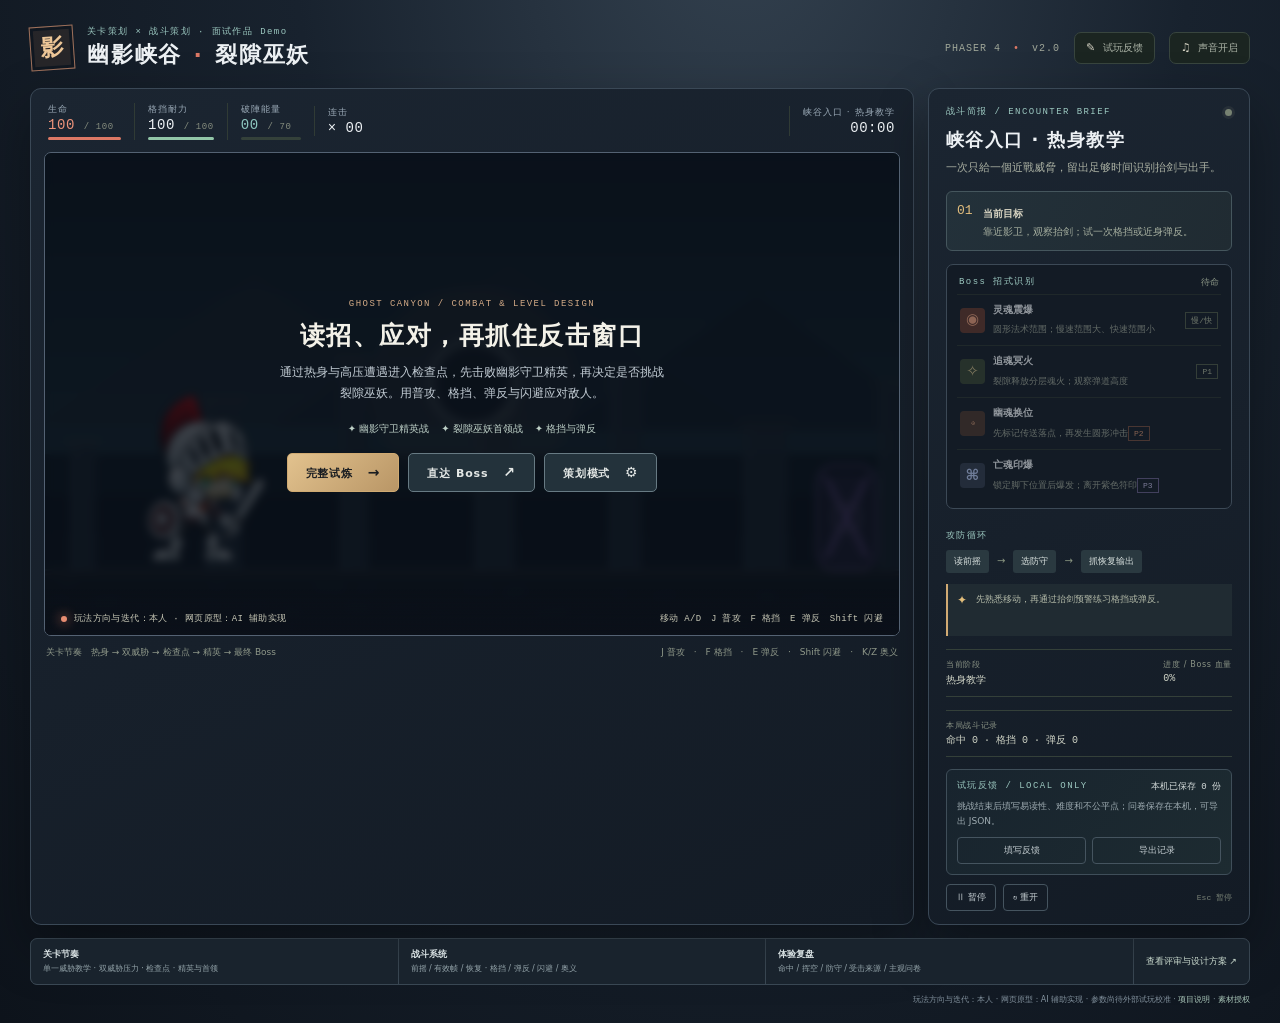
==== index-v2.html @ e8d1c098 "Add Soul Devour: six homing orbs (tracking pressure the lich was missing), wired into P3/P4/P5-2 wit" ====
<!doctype html>
<html lang="zh-CN">
<head>
  <meta charset="utf-8">
  <meta name="viewport" content="width=device-width, initial-scale=1, maximum-scale=1, user-scalable=no">
  <meta name="theme-color" content="#10161f">
  <title>幽影峡谷 · 裂隙巫妖 | 战斗与关卡策划 Demo</title>
  <link rel="stylesheet" href="style.css">
  <link rel="stylesheet" href="game-v2.css?v=202610102205">
</head>
<body class="demo-v2">
  <div id="boot-error" role="alert" hidden></div>
  <script>
    const showBootError = (message) => {
      const box = document.getElementById('boot-error');
      if (box) { box.textContent = `Demo 启动失败：${message}`; box.hidden = false; }
    };
    window.addEventListener('error', (event) => showBootError(event.message || '资源加载失败'));
    window.addEventListener('unhandledrejection', (event) => showBootError(event.reason?.message || String(event.reason || '异步加载失败')));
  </script>
  <div id="local-open-help" class="local-open-help" hidden>
    <section class="local-open-card">
      <div class="seal">影</div>
      <h2>再一步就能打开</h2>
      <p>请先完整解压 Demo，然后回到文件夹双击 <b>启动Demo.bat</b>。它会启动本机服务并自动打开游戏。</p>
      <p class="muted">请不要直接双击 index.html 或 index-v2.html；浏览器会拦截本地游戏素材。</p>
    </section>
  </div>
  <main class="app">
    <header class="masthead">
      <div class="brand">
        <div class="seal">影</div>
        <div>
          <div class="kicker">关卡策划 × 战斗策划 · 面试作品 Demo</div>
          <h1>幽影峡谷 <span>·</span> 裂隙巫妖</h1>
        </div>
      </div>
      <div class="header-actions">
        <span class="version">PHASER 4 <i>•</i> v2.0</span>
        <button id="feedbackOpen" class="icon-button" type="button">✎ <span>试玩反馈</span></button>
        <button id="soundBtn" class="icon-button" type="button" aria-label="切换声音">♫ <span>声音开启</span></button>
      </div>
    </header>

    <div class="layout">
      <section class="play-column">
        <div class="hud">
          <div class="hud-stat life">
            <span class="hud-label">生命</span>
            <strong id="hpText">100 <small>/ 100</small></strong>
            <div class="mini-meter"><i id="hpFill"></i></div>
          </div>
          <div class="hud-stat stamina">
            <span class="hud-label">格挡耐力</span>
            <strong id="staminaText">100 <small>/ 100</small></strong>
            <div class="mini-meter"><i id="staminaFill"></i></div>
          </div>
          <div class="hud-stat resource">
            <span class="hud-label" id="energyLabel">破阵能量</span>
            <strong id="energyText">00 <small>/ 70</small></strong>
            <div class="mini-meter"><i id="energyFill"></i></div>
          </div>
          <div class="hud-stat">
            <span class="hud-label">连击</span>
            <strong id="comboText">× 00</strong>
          </div>
          <div class="hud-stat right">
            <span class="hud-label" id="phaseText">峡谷入口</span>
            <strong id="timeText">00:00</strong>
          </div>
        </div>

        <div class="stage-frame" id="stage-frame">
          <canvas id="stage" width="960" height="540" aria-label="横版动作关卡、格挡与弹反Boss战"></canvas>
          <div id="overlay" class="overlay">
            <div class="overlay-card">
              <div class="overlay-kicker">GHOST CANYON / COMBAT & LEVEL DESIGN</div>
              <h2 id="overlayTitle">读招、应对，再抓住反击窗口</h2>
              <p id="overlayText">通过热身与高压遭遇进入检查点，先击败幽影守卫精英，再决定是否挑战裂隙巫妖。用普攻、格挡、弹反与闪避应对敌人。</p>
              <div class="overlay-meta"><span>✦ 幽影守卫精英战</span><span>✦ 裂隙巫妖首领战</span><span>✦ 格挡与弹反</span></div>
              <div class="overlay-actions">
                <button id="startBtn" class="primary" type="button">完整试炼 <b>→</b></button>
                <button id="bossBtn" class="secondary" type="button">直达 Boss <b>↗</b></button>
                <button id="debugBtn" class="secondary" type="button" title="选择关卡和受伤规则">策划模式 <b>⚙</b></button>
              </div>
              <div id="plannerPanel" class="planner-panel" hidden>
                <label>测试关卡
                  <select id="plannerStage">
                    <option value="warmup">峡谷入口 · 热身教学</option>
                    <option value="pressure">回音峡道 · 双威胁</option>
                    <option value="rest">断桥检查点</option>
                    <option value="elite">幽影守卫 · 精英战</option>
                    <option value="rift-p1">裂隙巫妖 · P1</option>
                    <option value="rift-p2">裂隙巫妖 · P2</option>
                    <option value="rift-p3">裂隙巫妖 · P3</option>
                    <option value="rift-p4">裂隙巫妖 · P4</option>
                  </select>
                </label>
                <label class="planner-damage"><input id="plannerDamage" type="checkbox" checked> 玩家会受到伤害</label>
                <div class="planner-actions">
                  <button id="plannerStart" class="primary" type="button">开始测试</button>
                  <button id="plannerCancel" class="secondary" type="button">取消</button>
                </div>
              </div>
              <div id="resultSummary" class="result-summary" hidden></div>
            </div>
          </div>
          <div class="canvas-caption"><span><i></i> 玩法方向与迭代：本人 · 网页原型：AI 辅助实现</span><span>移动 A/D　J 普攻　F 格挡　E 弹反　Shift 闪避</span></div>
        </div>

        <div class="touch-controls" aria-label="触屏操作">
          <div class="move-pad"><button data-action="left" type="button">←</button><button data-action="right" type="button">→</button></div>
          <div class="action-pad">
            <button data-action="jump" type="button">跳</button>
            <button data-action="dodge" type="button">闪</button>
            <button data-action="guard" class="guard-key" type="button">格挡</button>
            <button data-action="attack" class="attack-key" type="button">斩</button>
            <button data-action="parry" class="parry-key" type="button">弹反</button>
            <button data-action="ultimate" class="ultimate-key" type="button">奥义</button>
          </div>
        </div>
        <footer class="play-footer">
          <span>关卡节奏　热身 → 双威胁 → 检查点 → 精英 → 最终 Boss</span>
          <span>J 普攻　·　F 格挡　·　E 弹反　·　Shift 闪避　·　K/Z 奥义</span>
        </footer>
      </section>

      <aside class="briefing">
        <div class="brief-top"><span class="section-label">战斗简报 / ENCOUNTER BRIEF</span><span class="status-dot" id="statusDot"></span></div>
        <h2 id="encounterName">幽影峡谷入口</h2>
        <p class="brief-copy" id="encounterCopy">先用单一敌人教学，再逐步增加威胁类型，最后进入Boss测试。</p>

        <div class="objective">
          <span class="objective-mark">01</span>
          <div><b>当前目标</b><p id="objectiveText">走近影卫，观察抬剑，再选择格挡或弹反。</p></div>
        </div>

        <div class="move-card">
          <div class="move-head"><span class="section-label">Boss 招式识别</span><span id="moveTimer" class="move-timer">待命</span></div>
          <div class="move-item" id="moveSlash"><span class="move-symbol low-symbol">◉</span><div><b>灵魂震爆</b><small>圆形法术范围；慢速范围大、快速范围小</small></div><span class="move-tag">慢/快</span></div>
          <div class="move-item" id="moveShot"><span class="move-symbol drop-symbol">✧</span><div><b>追魂冥火</b><small>裂隙释放分层魂火；观察弹道高度</small></div><span class="move-tag">P1</span></div>
          <div class="move-item" id="moveRush"><span class="move-symbol combo-symbol">⌾</span><div><b>幽魂换位</b><small>先标记传送落点，再发生圆形冲击</small><span class="move-tag p2">P2</span></div></div>
          <div class="move-item" id="moveWave"><span class="move-symbol wave-symbol">⌘</span><div><b>亡魂印爆</b><small>锁定脚下位置后爆发；离开紫色符印</small><span class="move-tag p3">P3</span></div></div>
        </div>

        <div class="combat-loop"><span class="section-label">攻防循环</span><div class="loop"><span>读前摇</span><i>→</i><span>选防守</span><i>→</i><span>抓恢复输出</span></div></div>
        <div class="live-note"><span class="note-icon">✦</span><p id="feedback">同一招式的预警、判定距离与危险区域使用同一套数据。</p></div>

        <div class="brief-bottom"><div><span>当前阶段</span><b id="phaseLabel">热身教学</b></div><div><span>进度 / Boss 血量</span><b id="progressLabel">0%</b></div></div>
        <div class="brief-bottom"><div><span>本局战斗记录</span><b id="combatStats">命中 0 · 格挡 0 · 弹反 0</b></div></div>

        <div class="playtest-card">
          <div><span class="section-label">试玩反馈 / LOCAL ONLY</span><b id="feedbackCount">本机已保存 0 份</b></div>
          <p>挑战结束后填写易读性、难度和不公平点；问卷保存在本机，可导出 JSON。</p>
          <div class="playtest-actions"><button id="feedbackOpen2" class="quiet" type="button">填写反馈</button><button id="exportFeedbackBtn" class="quiet" type="button">导出记录</button></div>
        </div>

        <div class="controls-row"><button id="pauseBtn" class="quiet" type="button">Ⅱ 暂停</button><button id="restartBtn" class="quiet" type="button">↻ 重开</button><span class="sound-note">Esc 暂停</span></div>
      </aside>
    </div>

    <div class="design-strip">
      <div><b>关卡节奏</b><span>单一威胁教学 · 双威胁压力 · 检查点 · 精英与首领</span></div>
      <div><b>战斗系统</b><span>前摇 / 有效帧 / 恢复 · 格挡 / 弹反 / 闪避 / 奥义</span></div>
      <div><b>体验复盘</b><span>命中 / 挥空 / 防守 / 受击来源 / 主观问卷</span></div>
      <a href="战斗关卡评审与迭代方案_v2.md" target="_blank" rel="noopener">查看评审与设计方案 ↗</a>
    </div>
    <p class="credits">玩法方向与迭代：本人 · 网页原型：AI 辅助实现 · 参数尚待外部试玩校准 · <a href="README.md" target="_blank">项目说明</a> · <a href="素材来源.md" target="_blank">素材授权</a></p>
  </main>

  <div class="story-overlay" id="storyOverlay" hidden>
    <section class="story-card" role="dialog" aria-modal="true" aria-labelledby="storyTitle">
      <div class="story-kicker">CHAPTER 04 · THE HAND BEHIND THE VEIL</div>
      <h2 id="storyTitle">裂隙彼端，有人在等你</h2>
      <div id="storyNarrative" class="story-narrative">
        <p>幽影守卫倒下，盔甲里却没有血。裂纹中涌出的黑雾，正被远处的裂隙一缕缕吸走。</p>
        <p>“我只是看门人……”守卫的声音从空盔里传来，“峡谷的战乱、这场试炼……都是那个人安排的。”</p>
        <p>裂隙深处响起熟悉的低语：“让他们一路厮杀、变强，再亲自把他们带到我面前。”</p>
        <p>你终于明白：操纵幽影守卫、引发峡谷异变的幕后黑手，正是裂隙巫妖。它一直在用这场试炼筛选挑战者。</p>
        <div class="story-actions">
          <button id="storyNext" class="primary" type="button">读完，做出选择 <b>→</b></button>
          <button id="storySkip" class="secondary" type="button">跳过剧情 <b>Space</b></button>
        </div>
      </div>
      <div id="storyChoice" class="story-choice" hidden>
        <p>裂隙正在扩张。你要追进去，终结这一切吗？</p>
        <div class="story-actions">
          <button id="challengeRiftBtn" class="primary" type="button">继续挑战最终 Boss <b>⚔</b></button>
          <button id="leaveRiftBtn" class="secondary" type="button">暂不挑战，回到峡谷 <b>↩</b></button>
        </div>
      </div>
      <div class="story-hint">按 Space 跳过剧情并直接选择；跳过不会替你选择是否开战。</div>
    </section>
  </div>

  <div class="feedback-modal" id="feedbackModal" hidden>
    <div class="feedback-scrim" data-close-feedback></div>
    <section class="feedback-panel" role="dialog" aria-modal="true" aria-labelledby="feedbackTitle">
      <button class="modal-close" type="button" data-close-feedback aria-label="关闭">×</button>
      <div class="overlay-kicker">PLAYTEST / LOCAL SAVE</div>
      <h2 id="feedbackTitle">记录试玩反馈</h2>
      <p class="modal-copy">反馈只保存在当前浏览器，不会上传。请按刚才这局的实际体验填写。</p>
      <form id="feedbackForm">
        <div class="form-grid">
          <label>总体体验
            <select name="rating" required><option value="">请选择</option><option value="1">1 · 不喜欢</option><option value="2">2 · 有明显问题</option><option value="3">3 · 一般</option><option value="4">4 · 不错</option><option value="5">5 · 很喜欢</option></select>
          </label>
          <label>招式预警是否看懂
            <select name="readability" required><option value="">请选择</option><option value="1">1 · 基本看不懂</option><option value="2">2 · 看懂少部分</option><option value="3">3 · 一般</option><option value="4">4 · 大多看懂</option><option value="5">5 · 清楚易懂</option></select>
          </label>
          <label>整体难度
            <select name="difficulty" required><option value="">请选择</option><option value="tooEasy">太容易</option><option value="good">合适</option><option value="tooHard">太难</option></select>
          </label>
          <label>最有用的应对
            <select name="favoriteDefense"><option value="">请选择</option><option value="guard">格挡</option><option value="parry">弹反</option><option value="dodge">闪避/跳跃</option><option value="attack">攻击压制</option></select>
          </label>
        </div>
        <label class="comment-field">最不公平或最想改的一处
          <textarea name="comment" rows="4" maxlength="600" placeholder="例如：P2突进前摇太短；地面安全区颜色不明显；格挡反馈不够……"></textarea>
        </label>
        <div class="form-footer"><span id="feedbackError" role="status"></span><button class="primary" type="submit">保存本机反馈 <b>✓</b></button></div>
      </form>
    </section>
  </div>

  <audio id="bgm" src="assets/project-utopia.ogg" loop preload="none"></audio>
  <!-- P5 主题与燃尽终曲（本项目程序合成） -->
  <audio id="bgmP5" src="assets/audio/music_p5.wav" loop preload="none"></audio>
  <audio id="stingBurnout" src="assets/audio/music_burnout.wav" preload="none"></audio>
  <script src="assets/phaser.min.js"></script>
  <script src="feedback-v2.js?v=202610102205"></script>
  <script src="game-v2.js?v=202610102205"></script>
  <!-- 手机竖屏提示横幅：只在触屏+竖屏时出现，桌面端不影响 -->
  <script src="assets/mobile-hint.js?v=202610102205"></script>
  <script>if (location.protocol === 'file:') document.getElementById('local-open-help').hidden = false;</script>
</body>
</html>
---- style.css ----
:root{--bg:#111918;--panel:#18211f;--panel2:#1d2926;--line:#34413b;--paper:#ebe5d3;--muted:#969b8b;--green:#afc8a5;--jade:#83c1a8;--rust:#cb7358;--gold:#d4b77c;--mono:'DM Mono',monospace}*{box-sizing:border-box}body{margin:0;min-height:100vh;background:radial-gradient(ellipse at 55% -10%,#28352d 0,#151c19 44%,#0e1413 100%);color:var(--paper);font:14px/1.45 'Noto Sans SC',system-ui,sans-serif}.app{max-width:1440px;margin:auto;padding:26px 30px 18px}.masthead{display:flex;justify-content:space-between;align-items:center;margin:0 auto 17px;max-width:1360px}.brand{display:flex;align-items:center;gap:13px}.seal{width:44px;height:44px;border:1px solid #9e654f;color:#d39a7d;display:grid;place-items:center;font-size:23px;font-weight:700;transform:rotate(-4deg);background:#422f2a55;box-shadow:inset 0 0 0 3px #101816}.kicker,.section-label,.overlay-kicker{font-family:var(--mono);font-size:9px;letter-spacing:.16em;color:var(--jade)}h1{font-size:22px;letter-spacing:.08em;margin:0;font-weight:700}h1 span{color:var(--rust);padding:0 2px}.header-actions{display:flex;align-items:center;gap:14px}.version{font:10px var(--mono);letter-spacing:.1em;color:#9fa698}.version i{color:var(--rust);font-style:normal;padding:0 5px}.icon-button{border:1px solid #38453e;background:#1b2521;color:#d7d4c5;border-radius:7px;padding:8px 11px;font-family:inherit;font-size:11px;cursor:pointer}.icon-button span{font-size:10px;color:#acb4a7;margin-left:4px}.layout{display:grid;grid-template-columns:minmax(0,1fr) 322px;gap:14px;max-width:1360px;margin:auto}.play-column,.briefing{border:1px solid #35413a;border-radius:11px;background:linear-gradient(155deg,#1b2420,#151d1a);box-shadow:0 20px 45px #0003}.play-column{padding:13px}.hud{display:flex;align-items:center;gap:0;padding:1px 3px 12px}.hud-stat{min-width:87px;padding:0 13px;border-left:1px solid #303b35}.hud-stat:first-child{padding-left:1px;border:0}.hud-stat.right{margin-left:auto;text-align:right;padding-right:2px}.hud-label{display:block;font-size:9px;letter-spacing:.12em;color:var(--muted)}.hud-stat strong{display:block;font:14px var(--mono);font-weight:500;letter-spacing:.04em;color:var(--paper);margin-top:1px}.hud-stat strong small{font:9px var(--mono);color:#858d7e}.life strong{color:#e18e75}.resource strong{color:var(--jade)}.mini-meter{height:3px;background:#34413a;border-radius:3px;margin-top:4px;overflow:hidden}.mini-meter i{display:block;height:100%;width:100%;background:var(--rust);transition:width .2s}.resource .mini-meter i{background:var(--jade)}.stage-frame{position:relative;border:1px solid #424a3f;border-radius:7px;overflow:hidden;background:#182521}canvas{display:block;width:100%;height:auto;aspect-ratio:16/9;touch-action:none}.canvas-caption{position:absolute;bottom:0;left:0;right:0;padding:17px 14px 9px;background:linear-gradient(transparent,#101816d9);display:flex;justify-content:space-between;align-items:end;color:#c8c8b6;font:9px var(--mono);letter-spacing:.04em;pointer-events:none}.canvas-caption span:first-child{display:flex;align-items:center;gap:7px}.canvas-caption i{width:6px;height:6px;background:#c97a5b;border-radius:50%;box-shadow:0 0 10px #d8815b;display:inline-block}.overlay{position:absolute;inset:0;background:#0c1411b8;display:grid;place-items:center;backdrop-filter:blur(2px);transition:opacity .35s}.overlay.hidden{opacity:0;pointer-events:none}.overlay-card{max-width:470px;text-align:center;padding:26px}.overlay-kicker{color:#d4ab87}.overlay h2{font-size:25px;letter-spacing:.06em;margin:8px 0 9px}.overlay p{color:#c0c3b4;font-size:12px;max-width:390px;margin:0 auto}.overlay-meta{display:flex;justify-content:center;gap:17px;color:#b2c3ab;font-size:10px;margin:17px 0}.primary{border:1px solid #9b7e58;background:#b9a078;color:#171a15;padding:10px 25px;border-radius:4px;font-family:inherit;font-size:12px;font-weight:600;letter-spacing:.1em;cursor:pointer;transition:filter .2s,transform .2s}.primary:hover{filter:brightness(1.13);transform:translateY(-1px)}.primary b{padding-left:16px;font-size:16px}.play-footer{display:flex;justify-content:space-between;color:#8f9889;font-size:9px;padding:10px 2px 0}.briefing{padding:17px 17px 13px;display:flex;flex-direction:column}.brief-top{display:flex;align-items:center;justify-content:space-between}.status-dot{width:7px;height:7px;border-radius:50%;background:#778272;box-shadow:0 0 0 3px #77827222}.status-dot.live{background:var(--jade);box-shadow:0 0 0 3px #83c1a822}.briefing h2{font-size:18px;letter-spacing:.08em;margin:8px 0 6px}.brief-copy{font-size:11px;color:#aab0a2;margin:0 0 13px;line-height:1.7}.objective{display:flex;gap:10px;padding:10px;border:1px solid #3b483c;background:#202b25;border-radius:6px;margin-bottom:13px}.objective-mark{font:13px var(--mono);color:var(--gold);padding-top:1px}.objective b{font-size:10px;color:#d8d4c2}.objective p{font-size:10px;color:#a7b0a0;margin:3px 0 0}.move-card{border:1px solid #35413a;border-radius:7px;background:#141d19;padding:11px 10px 7px}.move-head{display:flex;justify-content:space-between;align-items:center;padding:0 2px 5px}.move-timer{font:9px var(--mono);color:#899484}.move-item{display:flex;align-items:center;gap:9px;padding:8px 3px;border-top:1px solid #29332e;opacity:.57;transition:opacity .2s,background .2s}.move-item.active{opacity:1;background:#28332c}.move-symbol{width:25px;height:25px;display:grid;place-items:center;border-radius:4px;font-size:15px;font-weight:700}.low-symbol{background:#61372c;color:#e99c78}.drop-symbol{background:#364331;color:#d0bf88}.combo-symbol{background:#49352c;color:#e0a177;font:8px var(--mono)}.move-item b{display:block;font-size:10px;font-weight:600}.move-item small{font-size:9px;color:#9da596}.move-tag{margin-left:auto;border:1px solid #4d5947;padding:2px 5px;color:#b5bd9f;font:8px var(--mono)}.move-tag.p2{color:#dc9772;border-color:#734b3c}.combat-loop{margin:14px 0 11px}.loop{display:flex;align-items:center;gap:8px;margin-top:7px}.loop span{background:#27332d;border-radius:3px;padding:5px 8px;color:#d1d0bf;font-size:9px}.loop i{font-style:normal;color:#889580;font-size:10px}.live-note{display:flex;align-items:flex-start;gap:9px;border-left:2px solid #ad7f58;background:#222a23;padding:8px 9px;min-height:48px}.note-icon{color:var(--gold);font-size:12px}.live-note p{font-size:9px;color:#b5bcaa;margin:0;line-height:1.6}.brief-bottom{display:flex;justify-content:space-between;border-top:1px solid #344039;border-bottom:1px solid #344039;margin-top:13px;padding:9px 0}.brief-bottom span{display:block;font-size:8px;color:#899284;letter-spacing:.08em}.brief-bottom b{display:block;font:10px var(--mono);font-weight:400;margin-top:2px;color:#d0d4c6}.controls-row{display:flex;align-items:center;gap:7px;margin-top:9px}.quiet{background:transparent;border:1px solid #3a463d;border-radius:4px;color:#bdc2b4;font-size:9px;padding:6px 9px;cursor:pointer}.quiet:hover{border-color:#86957f;color:#e1e2d5}.sound-note{margin-left:auto;color:#798276;font:8px var(--mono)}.design-strip{max-width:1360px;margin:13px auto 0;display:grid;grid-template-columns:1fr 1fr 1fr auto;gap:1px;background:#36423a;border:1px solid #36423a;border-radius:7px;overflow:hidden}.design-strip>div,.design-strip>a{background:#18211d;padding:9px 12px;text-decoration:none}.design-strip b{display:block;color:#c7c5b4;font-size:9px;font-weight:600}.design-strip span{display:block;color:#849082;font-size:8px;margin-top:2px}.design-strip a{display:flex;align-items:center;color:#bdc49f;font-size:9px}.design-strip a:hover{color:#e0bd8e}.credits{max-width:1360px;margin:9px auto 0;text-align:right;color:#788175;font-size:8px}.credits a{color:#9cab8d;text-decoration:none}.touch-controls{display:none}.touch-controls button{background:#27342e;color:#e3decd;border:1px solid #56604e;border-radius:5px;min-width:42px;padding:9px 11px}.move-pad,.action-pad{display:flex;gap:5px}.attack-key{background:#704738!important}.ultimate-key{background:#786741!important}@media(max-width:950px){.app{padding:18px 14px}.layout{grid-template-columns:minmax(0,1fr) 285px}.hud-stat{min-width:70px;padding:0 8px}.briefing{padding:14px}}@media(max-width:760px){.app{padding:12px 9px}.masthead{margin-bottom:10px}.brand{gap:9px}.seal{width:36px;height:36px;font-size:19px}h1{font-size:18px}.kicker{font-size:8px}.version{display:none}.icon-button{padding:7px}.layout{grid-template-columns:1fr;gap:9px}.play-column{padding:8px}.hud{padding-bottom:8px}.hud-stat{min-width:auto;flex:1;padding:0 6px}.hud-stat strong{font-size:11px}.hud-label{font-size:8px}.briefing{padding:13px}.briefing .move-card{order:3}.touch-controls{display:flex;justify-content:space-between;align-items:center;padding:8px 1px 1px}.touch-controls button{font-size:11px}.play-footer span:last-child{display:none}.design-strip{grid-template-columns:1fr 1fr}.design-strip a{grid-column:1/-1;justify-content:center}.credits{text-align:center}.overlay h2{font-size:19px}.overlay-card{padding:12px}.overlay-meta{gap:7px;font-size:8px}.overlay p{font-size:10px}}@media(max-width:390px){.hud-stat{padding:0 3px}.hud-stat strong{font-size:10px}.move-pad button{min-width:34px}.touch-controls button{padding:9px 8px}.overlay-meta{display:none}}
:root{--bg:#121821;--panel:#18202a;--panel2:#202a35;--line:#394550;--paper:#ebe5d3;--muted:#969eaa;--green:#b6c7b8;--jade:#8fbea9;--rust:#cb7358;--gold:#d4b77c}body{background:radial-gradient(ellipse at 55% -10%,#28313b 0,#151c25 44%,#0e141c 100%)}.play-column,.briefing{background:linear-gradient(155deg,#1c242e,#151c24)}.stage-frame{background:#18212b}.parry-key{background:#425548!important;border-color:#8fae8f!important;color:#e3e7ce!important}.move-tag.p3{color:#e4c986;border-color:#9b794d}.music-line{margin-top:0;border-top:0;padding-top:5px}.music-line b{color:#d9bd86}
.local-open-help[hidden]{display:none}.local-open-help{position:fixed;inset:0;z-index:10000;display:grid;place-items:center;padding:22px;background:rgba(7,11,16,.88);backdrop-filter:blur(8px)}.local-open-card{width:min(460px,100%);padding:28px;border:1px solid #556253;border-radius:14px;background:linear-gradient(150deg,#26342e,#171f24);color:var(--paper);box-shadow:0 24px 90px #0009;text-align:center}.local-open-card .seal{margin:0 auto 12px}.local-open-card h2{margin:0 0 12px;color:#f1dfbb;font-size:24px}.local-open-card p{color:#d5d7ca;line-height:1.8}.local-open-card .muted{color:#a5aea0;font-size:13px}
#boot-error:not([hidden]){position:fixed;z-index:11000;top:12px;left:12px;right:12px;padding:12px 16px;border:1px solid #bf7567;border-radius:8px;background:#411f24;color:#ffe7df;font:13px/1.5 var(--sans);white-space:pre-wrap}
---- game-v2.css ----
.demo-v2{--bg:#10161f;--panel:#19212c;--panel2:#202b38;--line:#394653;--paper:#edf1f4;--muted:#9aa9b6;--jade:#8fc8c0;--rust:#dc7865;--gold:#e3be7b;background:radial-gradient(ellipse at 58% -12%,#344250 0,#18222e 43%,#0d131b 100%)}
.demo-v2 .play-column,.demo-v2 .briefing{background:linear-gradient(155deg,#1b2531,#131b25);border-color:#3a4856;box-shadow:0 22px 55px #0005}
.demo-v2 .seal{border-color:#9d705b;color:#edc697;background:#45352e66;box-shadow:inset 0 0 0 3px #101720}
.demo-v2 .kicker,.demo-v2 .section-label{color:#9cc8c0}
.demo-v2 .stage-frame{background:#101821;border:1px solid #546273;box-shadow:inset 0 0 0 1px #ffffff08}
.demo-v2 #stage{width:100%;height:auto;aspect-ratio:16/9;display:block;touch-action:none}
.demo-v2 .canvas-caption{padding:23px 16px 10px;background:linear-gradient(transparent,#0b1019e8);font-size:9px}
.demo-v2 .canvas-caption i{background:#e78d72;box-shadow:0 0 12px #f18466}
.demo-v2 .hud-stat.stamina .mini-meter i{background:#92c6a8}
.demo-v2 .hud-stat.resource .mini-meter i{background:#d7b86e}
.demo-v2 .life strong{color:#ed947b}
.demo-v2 .overlay{background:#080e17c9;backdrop-filter:blur(4px)}
.demo-v2 .overlay-card{max-width:520px;padding:27px 28px 25px}
.demo-v2 .overlay h2{font-size:25px;line-height:1.35;color:#f3f1e8}
.demo-v2 .overlay p{font-size:12px;line-height:1.8;color:#c2ccd4}
.demo-v2 .overlay-meta{gap:12px;flex-wrap:wrap;color:#bed0c7}
.demo-v2 .overlay-actions{display:flex;justify-content:center;gap:9px;flex-wrap:wrap}
.demo-v2 .planner-panel{display:grid;grid-template-columns:1fr auto;gap:10px;align-items:end;margin:14px auto 0;padding:12px;border:1px solid #58626a;border-radius:6px;background:#111a24;text-align:left}
.demo-v2 .planner-panel[hidden]{display:none}
.demo-v2 .planner-panel label{display:grid;gap:6px;color:#cbd4d4;font:9px var(--mono)}
.demo-v2 .planner-panel select{min-width:0;padding:8px;border:1px solid #56636b;border-radius:4px;background:#202d37;color:#edf1f4;font:10px var(--mono)}
.demo-v2 .planner-panel .planner-damage{display:flex;align-items:center;gap:6px;white-space:nowrap}
.demo-v2 .planner-damage input{accent-color:#d6b579}
.demo-v2 .planner-actions{grid-column:1/-1;display:flex;justify-content:flex-end;gap:7px}
.demo-v2 .planner-actions button{padding:8px 12px;font-size:9px}
.demo-v2 .primary,.demo-v2 .secondary{border-radius:5px;padding:10px 18px;font-family:inherit;font-size:11px;font-weight:650;letter-spacing:.08em;cursor:pointer;transition:transform .16s,filter .16s,border-color .16s}
.demo-v2 .primary{border:1px solid #cfaa72;background:linear-gradient(135deg,#e2c28e,#b99666);color:#181c21}
.demo-v2 .secondary{border:1px solid #677a83;background:#23323b;color:#e4e8e6}
.demo-v2 .primary:hover,.demo-v2 .secondary:hover{filter:brightness(1.12);transform:translateY(-1px)}
.demo-v2 .primary b,.demo-v2 .secondary b{padding-left:10px;font-size:14px}
.demo-v2 .result-summary{margin:14px auto 0;padding:10px 12px;border:1px solid #52606b;border-radius:5px;background:#18232dbb;color:#d1d9df;font:10px/1.8 var(--mono);text-align:left;max-width:410px}
.demo-v2 .objective{background:linear-gradient(115deg,#23313a,#202b32);border-color:#45565d}
.demo-v2 .objective-mark{color:#e2bd7d}
.demo-v2 .move-card{background:#131b25;border-color:#3c4956}
.demo-v2 .move-item{gap:8px}
.demo-v2 .move-item.active{background:#25323a;box-shadow:inset 2px 0 #e0ad70}
.demo-v2 .wave-symbol{background:#30394b;color:#b6c8f1}
.demo-v2 .move-tag.p3{color:#c9c3ed;border-color:#665c88}
.demo-v2 .combat-loop .loop span{background:#2a3940;color:#dae2df}
.demo-v2 .live-note{background:#202b32;border-left-color:#d1aa73;min-height:52px}
.demo-v2 .live-note p{font-size:9px}
.demo-v2 .playtest-card{margin-top:12px;padding:10px;border:1px solid #3f4e59;border-radius:6px;background:linear-gradient(130deg,#18242e,#1d2b31)}
.demo-v2 .playtest-card>div:first-child{display:flex;align-items:center;justify-content:space-between;gap:8px}
.demo-v2 .playtest-card b{color:#d4dbda;font:9px var(--mono)}
.demo-v2 .playtest-card p{margin:6px 0 9px;color:#9eabb1;font-size:9px;line-height:1.6}
.demo-v2 .playtest-actions{display:flex;gap:6px}
.demo-v2 .playtest-actions .quiet{flex:1}
.demo-v2 .quiet{border-color:#45545f;color:#c5ced2;cursor:pointer}
.demo-v2 .quiet:hover{border-color:#9eaeaa;color:#f0f2ed}
.demo-v2 .design-strip{background:#3b4955;border-color:#3b4955}
.demo-v2 .design-strip>div,.demo-v2 .design-strip>a{background:#19232d}
.demo-v2 .design-strip b{color:#d7e0e2}
.demo-v2 .design-strip span{color:#94a4aa}
.demo-v2 .design-strip a{color:#c9d9cd}
.demo-v2 .credits{color:#81909c}
.demo-v2 .credits a{color:#a9c6b8}
.demo-v2 .touch-controls button{min-height:40px;border-color:#62717e;background:#293744;color:#f0f1ec;touch-action:none;user-select:none}
@media(max-width:520px){.demo-v2 .planner-panel{grid-template-columns:1fr}.demo-v2 .planner-actions{grid-column:auto}}
.demo-v2 .touch-controls button.is-held{filter:brightness(1.35);transform:translateY(1px)}
.demo-v2 .attack-key{background:#754b44!important}
.demo-v2 .parry-key{background:#4b665a!important;border-color:#94b6a1!important}
.demo-v2 .guard-key{background:#384d4b!important;border-color:#73938a!important}
.demo-v2 .ultimate-key{background:#6f5c37!important}
.demo-v2 .move-pad{display:flex;gap:4px}
.demo-v2 .story-overlay{position:fixed;inset:0;z-index:1200;display:grid;place-items:center;padding:20px;background:radial-gradient(ellipse at 50% 35%,#352449ee,#090b13f5 72%);backdrop-filter:blur(9px)}
.demo-v2 .story-overlay[hidden]{display:none}
.demo-v2 .story-card{position:relative;width:min(650px,100%);padding:34px 38px 27px;border:1px solid #8b71a8;border-radius:10px;background:linear-gradient(150deg,#221c31f5,#121722f7);box-shadow:0 0 0 1px #ddc8ff18,0 25px 100px #000b;color:#eee9f5}
.demo-v2 .story-card:before{position:absolute;inset:8px;border:1px solid #bd9ce733;border-radius:6px;content:"";pointer-events:none}
.demo-v2 .story-kicker{color:#c5a2f2;font:10px/1.5 var(--mono);letter-spacing:.2em}
.demo-v2 .story-card h2{margin:14px 0 21px;color:#f4e9ff;font-size:25px;letter-spacing:.08em}
.demo-v2 .story-narrative p,.demo-v2 .story-choice p{color:#c7c0d0;font-size:13px;line-height:2;margin:10px 0}
.demo-v2 .story-narrative p:last-of-type{color:#e1c7f6}
.demo-v2 .story-actions{display:flex;justify-content:center;gap:10px;flex-wrap:wrap;margin-top:24px}
.demo-v2 .story-actions button{min-width:190px}
.demo-v2 .story-hint{margin-top:21px;color:#8f879c;font-size:10px;text-align:center}
.demo-v2 button:focus-visible,.demo-v2 select:focus-visible,.demo-v2 textarea:focus-visible{outline:2px solid #e3be7b;outline-offset:2px}
.feedback-modal{position:fixed;inset:0;z-index:1000;display:grid;place-items:center;padding:18px}
.feedback-modal[hidden]{display:none}
.feedback-scrim{position:absolute;inset:0;background:#050911d9;backdrop-filter:blur(5px)}
.feedback-panel{position:relative;width:min(570px,100%);max-height:min(92vh,760px);overflow:auto;padding:25px;border:1px solid #53616d;border-radius:10px;background:linear-gradient(150deg,#202c38,#121a23);box-shadow:0 26px 80px #0009;color:#eef1f1}
.feedback-panel h2{margin:5px 0 4px;font-size:20px;letter-spacing:.06em}
.modal-copy{margin:0 0 17px;color:#aab5be;font-size:10px;line-height:1.7}
.modal-close{position:absolute;right:12px;top:9px;border:0;background:transparent;color:#bdc7cb;font-size:26px;cursor:pointer}
.form-grid{display:grid;grid-template-columns:1fr 1fr;gap:10px}
.feedback-panel label{display:grid;gap:5px;color:#c6d0d2;font-size:10px}
.feedback-panel select,.feedback-panel textarea{width:100%;border:1px solid #455561;border-radius:4px;background:#121b24;color:#edf1ef;padding:9px;font:10px/1.5 inherit}
.feedback-panel select{min-height:36px}
.comment-field{margin-top:11px}
.feedback-panel textarea{resize:vertical;min-height:92px}
.form-footer{display:flex;align-items:center;justify-content:space-between;gap:10px;margin-top:13px}
#feedbackError{color:#eca18a;font-size:10px;min-height:16px}
@media(max-width:950px){.demo-v2 .app{padding:18px 14px}.demo-v2 .layout{grid-template-columns:minmax(0,1fr) 295px}}
@media(max-width:760px){.demo-v2 .app{padding:12px 9px}.demo-v2 .layout{grid-template-columns:1fr}.demo-v2 .playtest-card{order:7}.demo-v2 .touch-controls{gap:8px}.demo-v2 .action-pad{flex-wrap:wrap;justify-content:flex-end}.demo-v2 .touch-controls button{font-size:10px}.demo-v2 .canvas-caption span:last-child{max-width:70%;text-align:right;line-height:1.5}.demo-v2 .overlay-card{padding:13px}.demo-v2 .overlay h2{font-size:19px}.demo-v2 .overlay-meta{font-size:8px;gap:7px}.feedback-panel{padding:20px 16px}}
@media(max-width:760px){.demo-v2 .story-card{padding:28px 22px 22px}.demo-v2 .story-card h2{font-size:20px}.demo-v2 .story-narrative p,.demo-v2 .story-choice p{font-size:11px;line-height:1.8}.demo-v2 .touch-controls .move-pad{gap:3px}}
@media(max-width:430px){.demo-v2 .header-actions{gap:5px}.demo-v2 .icon-button{padding:7px}.demo-v2 .icon-button span{font-size:8px}.demo-v2 .hud-stat{padding:0 4px}.demo-v2 .hud-stat strong{font-size:10px}.demo-v2 .hud-label{font-size:7px}.demo-v2 .action-pad{gap:3px}.demo-v2 .touch-controls button{min-width:34px;padding:8px 6px}.form-grid{grid-template-columns:1fr}}


/* ==========================================================================
   手机端支持（追加）
   判断依据是「是不是触屏设备」，不是「窗口有多宽」。
   原样式用 max-width:760px 判手机，手机一横屏就 844px，被当成桌面，
   虚拟按键被隐藏 —— 实测横屏完全没法操作。这里用 pointer:coarse 修掉。
   ========================================================================== */
@media (pointer: coarse) {
  /* 1) 按键永远显示：横屏、竖屏、平板都一样 */
  .demo-v2 .touch-controls { display: flex !important; }
  .demo-v2 .touch-controls button {
    min-height: 46px;
    font-size: 12px;
    touch-action: none;
  }
  /* 2) 强制单列：横屏时右侧 322px 说明栏会把画面挤到 479px */
  .demo-v2 .layout { grid-template-columns: 1fr !important; }
  .demo-v2 .app { padding: 10px 8px 14px !important; }
  /* 3) 禁止长按选中/系统菜单干扰操作 */
  .demo-v2 .touch-controls {
    -webkit-user-select: none;
    user-select: none;
    -webkit-touch-callout: none;
  }
}

/* 触屏 + 横屏：收起一切非战斗元素，把空间全给战场 */
@media (pointer: coarse) and (orientation: landscape) {
  .demo-v2 .masthead,
  .demo-v2 .canvas-caption,
  .demo-v2 .play-footer,
  .demo-v2 .design-strip,
  .demo-v2 .credits { display: none !important; }
  .demo-v2 .app { padding: 3px 5px 6px !important; }
  .demo-v2 .play-column { padding: 5px !important; }
  .demo-v2 .hud { padding-bottom: 5px !important; }
}

/* 触屏 + 竖屏：画面天生窄，给一句横屏提示，但不挡住开始按钮 */
@media (pointer: coarse) and (orientation: portrait) {
  .demo-v2 .canvas-caption span:last-child { display: none; }
}


/* --------------------------------------------------------------------------
   手机横屏修正（第二轮）
   16:9 战场在 844x390 横屏上按宽度铺满会变成 464px 高，超出屏幕，
   把虚拟按键挤出视口。这里改成按高度受限 + 按键贴底固定。
   -------------------------------------------------------------------------- */
@media (pointer: coarse) {
  /* 按键固定在屏幕底部，永远可点 */
  .demo-v2 .touch-controls {
    position: fixed !important;
    left: 0;
    right: 0;
    bottom: 0;
    z-index: 60;
    margin: 0 !important;
    padding: 7px 12px calc(7px + env(safe-area-inset-bottom)) !important;
    background: linear-gradient(to top, rgba(9,13,17,.94), rgba(9,13,17,.72));
    border-top: 1px solid #3a4a44;
    backdrop-filter: blur(3px);
  }
  /* 画面按可用高度受限，保证 HUD + 按键同屏 */
  .demo-v2 .stage-frame { max-height: calc(100vh - 124px); }
  .demo-v2 .stage-frame canvas,
  .demo-v2 #stage {
    max-width: 100% !important;
    max-height: calc(100vh - 124px) !important;
    width: auto !important;
    height: auto !important;
    object-fit: contain;
  }
  /* 给固定按键留出空间，免得盖住内容 */
  .demo-v2 .play-column { padding-bottom: 74px !important; }
}

@media (pointer: coarse) and (orientation: portrait) {
  .demo-v2 .stage-frame { max-height: none; }
  .demo-v2 .stage-frame canvas,
  .demo-v2 #stage { max-height: none !important; }
  .demo-v2 .play-column { padding-bottom: 74px !important; }
}


/* --------------------------------------------------------------------------
   竖屏横屏提示
   16:9 战场在 390px 宽的竖屏上天生只有 199px 高（占屏 21%），
   横过来能到 473x266（38%）。这里用纯 CSS ::before 提示一句，
   不新增 HTML、不动 JS，也不挡「完整试炼」按钮。
   -------------------------------------------------------------------------- */
@media (pointer: coarse) and (orientation: portrait) {
  .demo-v2 .play-column::before {
    content: "↻ 建議橫屏遊玩，戰場更大（點螢幕右上角即可）";
    display: block;
    margin: 0 0 8px;
    padding: 7px 12px;
    border: 1px solid #4a5a52;
    border-radius: 6px;
    background: linear-gradient(90deg, rgba(255,180,90,.14), rgba(255,180,90,.04));
    color: #e8cfa4;
    font: 12px/1.5 "Noto Sans SC", system-ui, sans-serif;
    text-align: center;
    letter-spacing: .04em;
  }
}
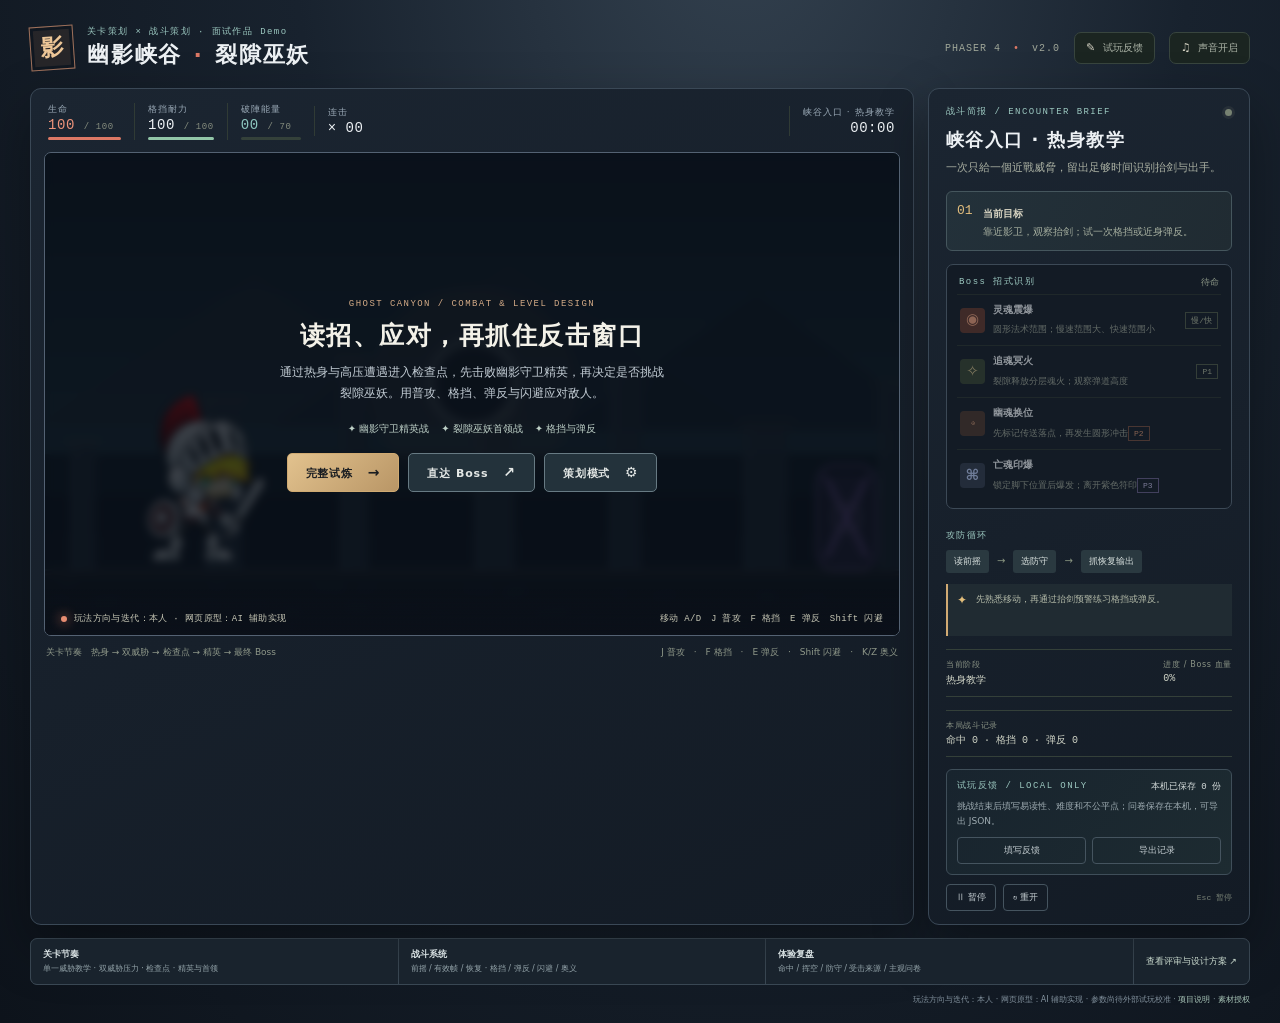
==== commit 1a5009f6: "Fix Hellfire Bloom dealing no damage (chained attacks cleared it mid-eruption) and soul orbs lingeri" ====
--- a/index-v2.html
+++ b/index-v2.html
@@ -6,7 +6,7 @@
   <meta name="theme-color" content="#10161f">
   <title>幽影峡谷 · 裂隙巫妖 | 战斗与关卡策划 Demo</title>
   <link rel="stylesheet" href="style.css">
-  <link rel="stylesheet" href="game-v2.css?v=202610102205">
+  <link rel="stylesheet" href="game-v2.css?v=202610102218">
 </head>
 <body class="demo-v2">
   <div id="boot-error" role="alert" hidden></div>
@@ -228,10 +228,10 @@
   <audio id="bgmP5" src="assets/audio/music_p5.wav" loop preload="none"></audio>
   <audio id="stingBurnout" src="assets/audio/music_burnout.wav" preload="none"></audio>
   <script src="assets/phaser.min.js"></script>
-  <script src="feedback-v2.js?v=202610102205"></script>
-  <script src="game-v2.js?v=202610102205"></script>
+  <script src="feedback-v2.js?v=202610102218"></script>
+  <script src="game-v2.js?v=202610102218"></script>
   <!-- 手机竖屏提示横幅：只在触屏+竖屏时出现，桌面端不影响 -->
-  <script src="assets/mobile-hint.js?v=202610102205"></script>
+  <script src="assets/mobile-hint.js?v=202610102218"></script>
   <script>if (location.protocol === 'file:') document.getElementById('local-open-help').hidden = false;</script>
 </body>
 </html>
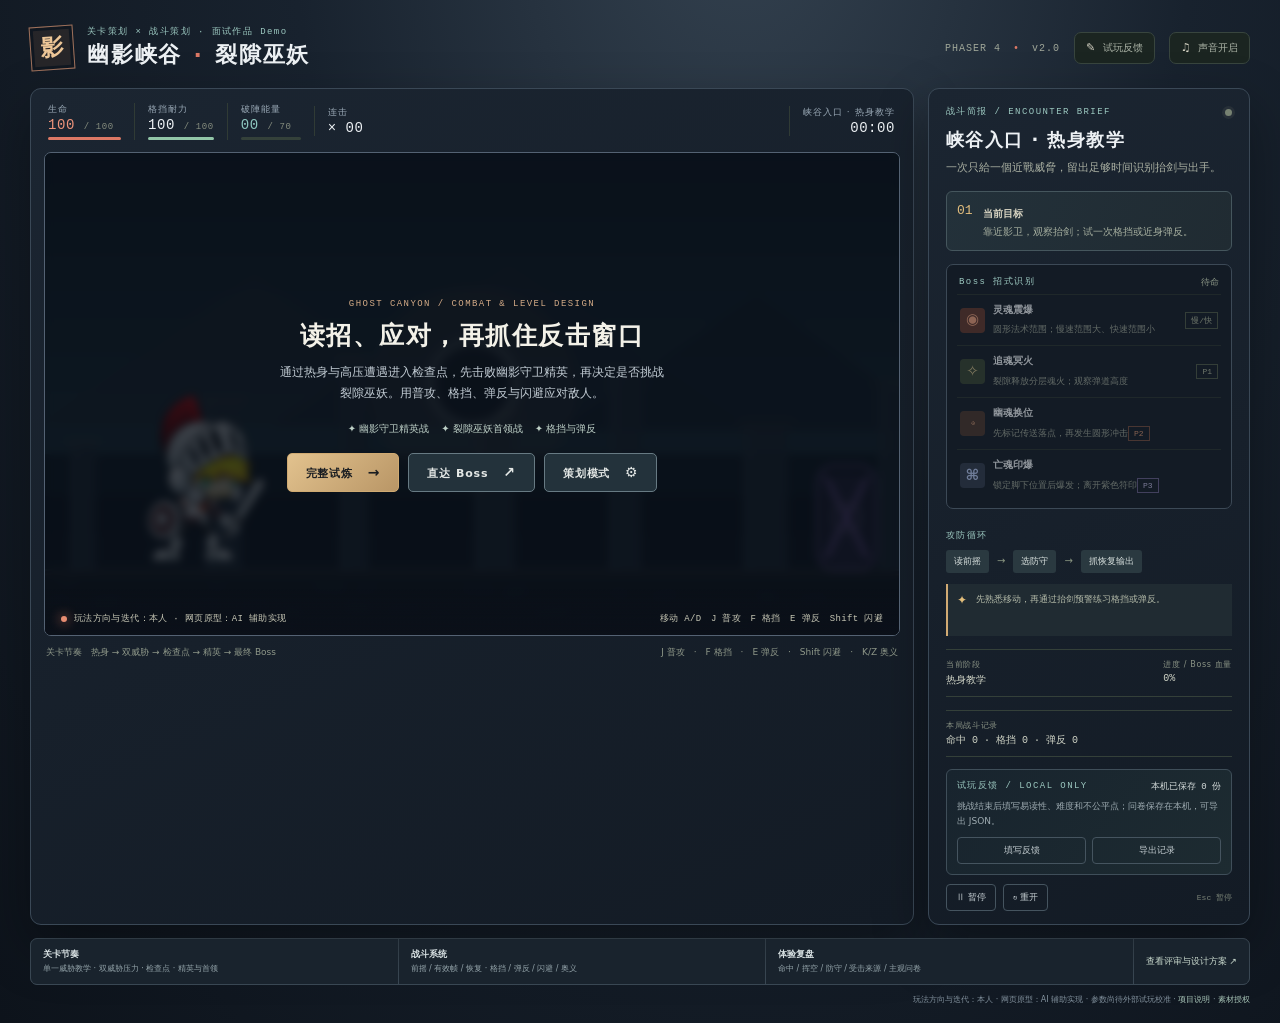
==== commit ce7e9e87: "Queue start-button clicks made before the game is ready, so a first visit no longer needs a refresh" ====
--- a/index-v2.html
+++ b/index-v2.html
@@ -6,7 +6,7 @@
   <meta name="theme-color" content="#10161f">
   <title>幽影峡谷 · 裂隙巫妖 | 战斗与关卡策划 Demo</title>
   <link rel="stylesheet" href="style.css">
-  <link rel="stylesheet" href="game-v2.css?v=202610102218">
+  <link rel="stylesheet" href="game-v2.css?v=202610102243">
 </head>
 <body class="demo-v2">
   <div id="boot-error" role="alert" hidden></div>
@@ -227,11 +227,48 @@
   <!-- P5 主题与燃尽终曲（本项目程序合成） -->
   <audio id="bgmP5" src="assets/audio/music_p5.wav" loop preload="none"></audio>
   <audio id="stingBurnout" src="assets/audio/music_burnout.wav" preload="none"></audio>
+  <!--
+    资源就绪前的点击要排队 —— 必须放在 phaser.min.js **之前**。
+    原因：game-v2.js 里 window.startGhostCanyon 是在 create() 末尾才赋值的，
+    而 create() 要等素材下载完。如果占位函数放在 Phaser 后面，它自己也要等
+    1.4MB 的引擎下完才执行，那段时间点击照样没反应。
+    这里先放一个占位函数把请求记下来，游戏准备好后自动执行。
+  -->
+  <script>
+    (function () {
+      var pending = null;
+      var real = null;
+      window.startGhostCanyon = function (mode) {
+        if (real) return real(mode);
+        pending = mode || 'full';
+        var f = document.getElementById('feedback');
+        if (f) f.textContent = '資源載入中……下載完成後會自動開始，不用重新整理。';
+      };
+      window.toggleGhostPause = function () {
+        if (real && window.ghostCanyonScene) window.ghostCanyonScene.togglePause();
+      };
+      window.__bindRealStart = function (fn) {
+        real = fn;
+        if (pending) { var m = pending; pending = null; fn(m); }
+      };
+      // 关键：按钮的处理函数是游戏在 create() 里挂的，资源没就绪时按钮等于没接线，
+      // 点击根本进不到上面那个占位函数。所以这里在**捕获阶段**先接住，
+      // 就绪前拦下这次点击并排队；就绪后不拦，交给游戏自己的处理函数。
+      document.addEventListener('click', function (e) {
+        if (real) return;
+        var t = e.target && e.target.closest ? e.target.closest('#startBtn,#bossBtn') : null;
+        if (!t) return;
+        e.preventDefault();
+        e.stopPropagation();
+        window.startGhostCanyon(t.id === 'bossBtn' ? 'boss' : 'full');
+      }, true);
+    })();
+  </script>
   <script src="assets/phaser.min.js"></script>
-  <script src="feedback-v2.js?v=202610102218"></script>
-  <script src="game-v2.js?v=202610102218"></script>
+  <script src="feedback-v2.js?v=202610102243"></script>
+  <script src="game-v2.js?v=202610102243"></script>
   <!-- 手机竖屏提示横幅：只在触屏+竖屏时出现，桌面端不影响 -->
-  <script src="assets/mobile-hint.js?v=202610102218"></script>
+  <script src="assets/mobile-hint.js?v=202610102243"></script>
   <script>if (location.protocol === 'file:') document.getElementById('local-open-help').hidden = false;</script>
 </body>
 </html>
